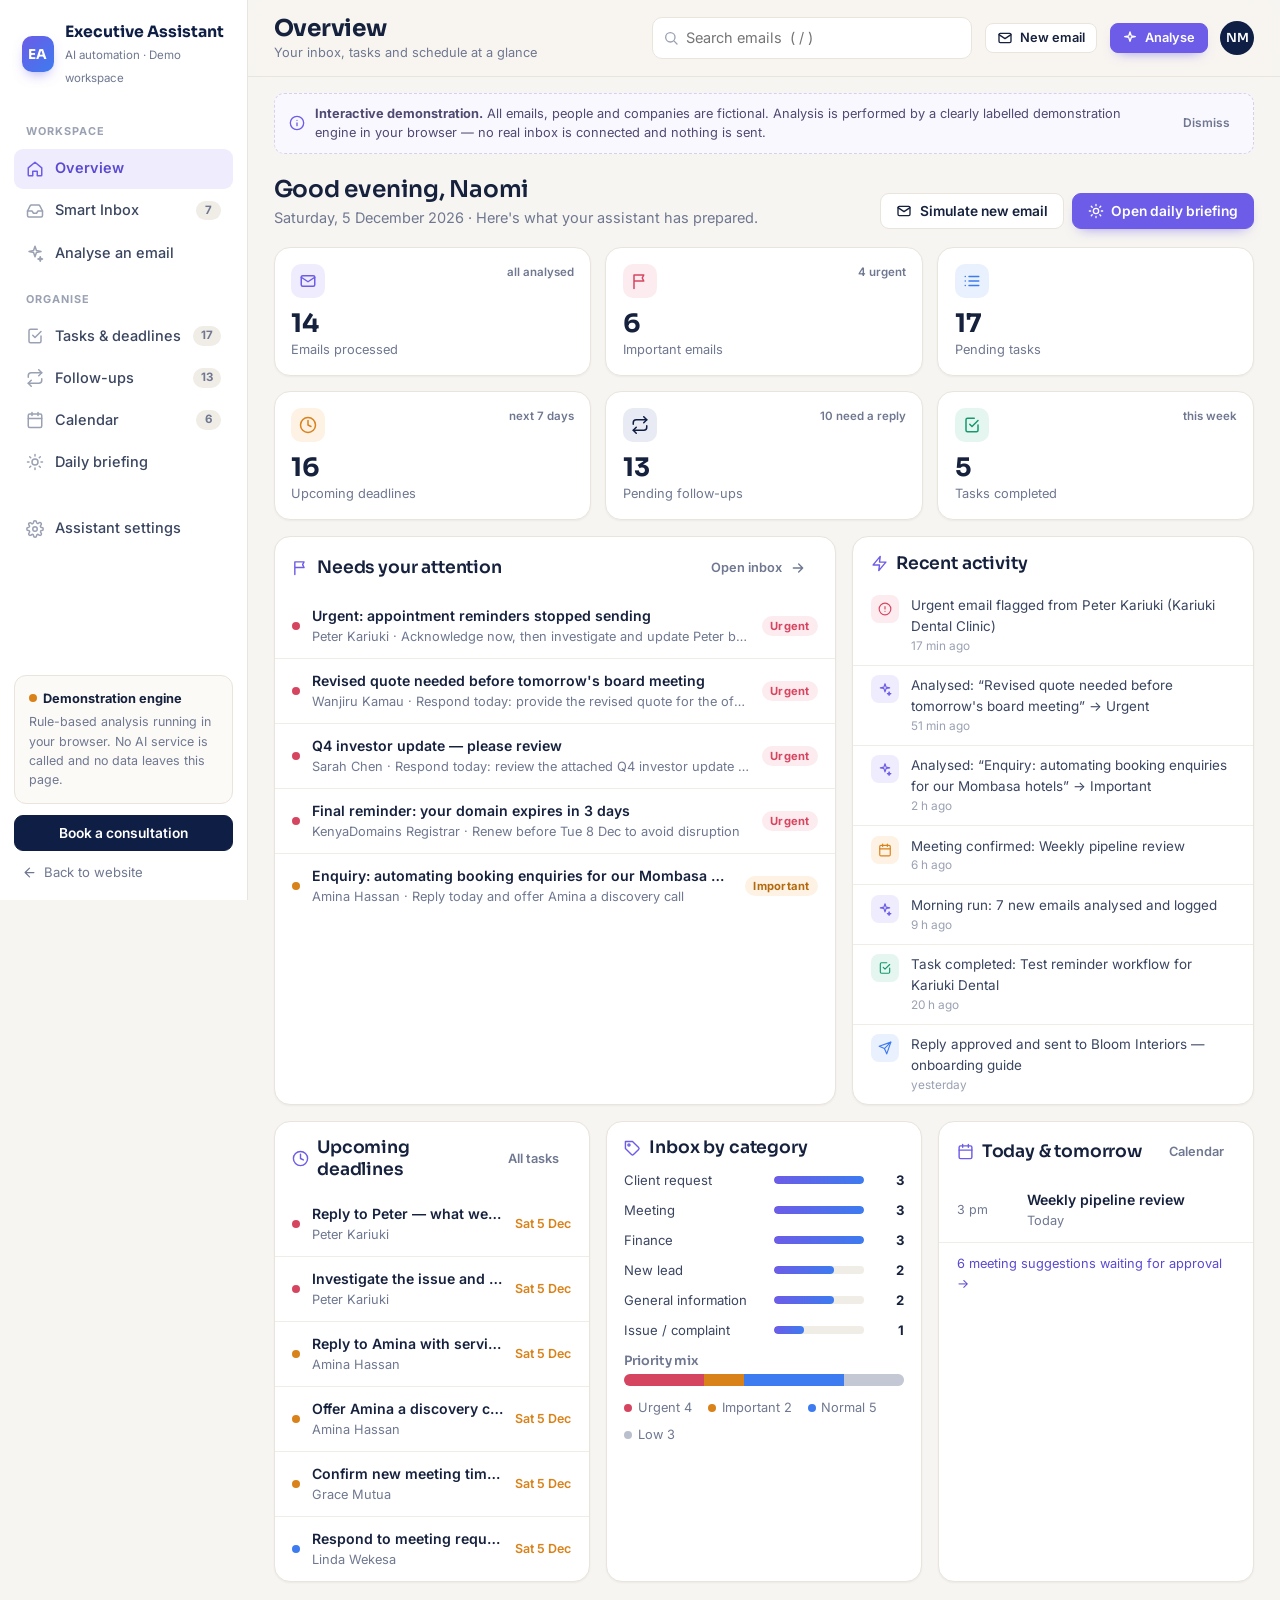
==== app/index.html @ 35f5ffad "Add standalone AI Executive Assistant demo app SaaS-style interactive demo at /app/: overview dashbo" ====
<!DOCTYPE html>
<html lang="en">
<head>
<meta charset="utf-8">
<meta name="viewport" content="width=device-width, initial-scale=1">
<title>AI Executive Assistant — Live Demo | Naomi Mwangi AI Automation Services</title>
<meta name="description" content="Try an interactive AI Executive Assistant demo: a smart inbox that summarises, prioritises and extracts tasks, deadlines and meetings from email, drafts replies for approval and prepares a daily briefing.">
<link rel="canonical" href="https://yomie-commits.github.io/automationservices/app/">
<meta name="theme-color" content="#f7f5f1">
<meta property="og:type" content="website">
<meta property="og:title" content="AI Executive Assistant — Interactive Demo">
<meta property="og:description" content="A smart inbox that summarises, prioritises and turns email into tasks, deadlines and meetings — with replies drafted for your approval.">
<meta property="og:url" content="https://yomie-commits.github.io/automationservices/app/">
<meta property="og:image" content="https://yomie-commits.github.io/automationservices/assets/img/og-image.png">
<meta name="twitter:card" content="summary_large_image">
<link rel="icon" href="../assets/img/favicon.svg" type="image/svg+xml">
<link rel="preconnect" href="https://fonts.googleapis.com">
<link rel="preconnect" href="https://fonts.gstatic.com" crossorigin>
<link href="https://fonts.googleapis.com/css2?family=Inter:wght@400;500;600;700&family=Sora:wght@600;700&display=swap" rel="stylesheet">
<link rel="stylesheet" href="app.css">
</head>
<body>
<a class="skip" href="#view">Skip to content</a>
<div class="app">
  <aside class="side" id="side" aria-label="Main navigation">
    <div class="brand">
      <span class="brand__mark" aria-hidden="true">EA</span>
      <span><span class="brand__name">Executive Assistant</span><br><span class="brand__sub">AI automation · Demo workspace</span></span>
    </div>
    <nav><ul class="nav" id="nav"></ul></nav>
    <div class="side__foot">
      <div class="engine-card">
        <b><span class="dot" id="engine-dot"></span><span id="engine-name">Demonstration engine</span></b>
        <span id="engine-desc">Rule-based analysis running in your browser.</span>
      </div>
      <a class="btn btn--navy" id="cta-book" href="../contact.html#consultation">Book a consultation</a>
      <a class="side__back" id="back-site" href="../index.html"><svg viewBox="0 0 24 24" fill="none" stroke="currentColor" stroke-width="2" stroke-linecap="round" stroke-linejoin="round" aria-hidden="true"><path d="M19 12H5M12 19l-7-7 7-7"/></svg>Back to website</a>
    </div>
  </aside>
  <div class="scrim" id="scrim" hidden></div>

  <div class="main">
    <header class="topbar">
      <button class="menu-btn" id="menu-btn" data-act="menu" aria-label="Open navigation" aria-controls="side" aria-expanded="false"><svg viewBox="0 0 24 24" fill="none" stroke="currentColor" stroke-width="2" stroke-linecap="round" aria-hidden="true"><path d="M3 6h18M3 12h18M3 18h18"/></svg></button>
      <div class="topbar__title"><h1 id="page-title">Overview</h1><p id="page-sub"></p></div>
      <div class="topbar__search">
        <svg viewBox="0 0 24 24" fill="none" stroke="currentColor" stroke-width="2" stroke-linecap="round" aria-hidden="true"><circle cx="11" cy="11" r="7"/><path d="M21 21l-4.3-4.3"/></svg>
        <label class="sr-only" for="global-q">Search emails</label>
        <input id="global-q" type="search" placeholder="Search emails  ( / )" autocomplete="off">
      </div>
      <button class="btn btn--sm" id="btn-sim" type="button" title="Simulate a new incoming email">
        <svg viewBox="0 0 24 24" fill="none" stroke="currentColor" stroke-width="2" stroke-linecap="round" stroke-linejoin="round" aria-hidden="true"><rect x="3" y="5" width="18" height="14" rx="2"/><path d="M3 7l9 6 9-6"/></svg><span>New email</span>
      </button>
      <a class="btn btn--primary btn--sm" href="#analyze"><svg viewBox="0 0 24 24" fill="none" stroke="currentColor" stroke-width="2" stroke-linecap="round" stroke-linejoin="round" aria-hidden="true"><path d="M12 3l1.9 5.8L20 10l-6.1 1.2L12 17l-1.9-5.8L4 10l6.1-1.2z"/></svg><span>Analyse</span></a>
      <span class="avatar" id="avatar" aria-hidden="true">NM</span>
    </header>

    <div class="demo-note" id="demo-note" role="note">
      <svg viewBox="0 0 24 24" fill="none" stroke="currentColor" stroke-width="2" stroke-linecap="round" aria-hidden="true"><circle cx="12" cy="12" r="10"/><path d="M12 16v-4M12 8h.01"/></svg>
      <span><b>Interactive demonstration.</b> All emails, people and companies are fictional. Analysis is performed by a clearly labelled demonstration engine in your browser — no real inbox is connected and nothing is sent.</span>
      <button class="btn btn--ghost btn--xs" id="note-close" type="button">Dismiss</button>
    </div>

    <main class="view" id="view" tabindex="-1" aria-live="polite"></main>
  </div>
</div>
<div class="modal" id="modal" hidden></div>
<div class="toasts" id="toasts" aria-live="polite"></div>
<noscript><p style="padding:2rem;text-align:center">This interactive demo needs JavaScript enabled.</p></noscript>
<script src="config.js"></script>
<script src="data.js"></script>
<script src="engine.js"></script>
<script src="app.js"></script>
</body>
</html>
---- app/app.css ----
/* =========================================================
   Executive Assistant — demo app styles
   Warm-neutral surfaces · navy · subtle purple · soft blue
   ========================================================= */
:root {
  --bg: #f7f5f1;
  --surface: #ffffff;
  --surface-2: #fbfaf7;
  --line: #e9e4dc;
  --line-2: #f0ece6;
  --navy: #0f1e45;
  --navy-2: #1b2d5c;
  --ink: #16213d;
  --text: #3a4560;
  --muted: #6f7890;
  --faint: #9aa1b2;
  --purple: #6c5ce7;
  --purple-2: #5a4ad1;
  --purple-soft: #efedfd;
  --blue: #3d7bf0;
  --blue-soft: #e9f1fe;
  --urgent: #d64560;
  --urgent-soft: #fdecef;
  --important: #d9821a;
  --important-soft: #fdf2e3;
  --normal: #3d7bf0;
  --normal-soft: #e9f1fe;
  --low: #7c8598;
  --low-soft: #f0f1f4;
  --green: #149a6c;
  --green-soft: #e4f6ef;
  --radius: 12px;
  --radius-lg: 16px;
  --shadow-sm: 0 1px 2px rgba(22, 33, 61, .05);
  --shadow: 0 1px 2px rgba(22, 33, 61, .04), 0 8px 24px -12px rgba(22, 33, 61, .16);
  --shadow-lg: 0 24px 60px -20px rgba(15, 30, 69, .35);
  --font: "Inter", "Segoe UI", system-ui, -apple-system, sans-serif;
  --font-head: "Sora", "Inter", "Segoe UI", system-ui, sans-serif;
  --side-w: 248px;
}
*, *::before, *::after { box-sizing: border-box; }
html, body { margin: 0; height: 100%; }
body { font-family: var(--font); font-size: 14.5px; line-height: 1.55; color: var(--text); background: var(--bg); -webkit-font-smoothing: antialiased; }
h1, h2, h3, h4 { font-family: var(--font-head); color: var(--ink); margin: 0; line-height: 1.25; letter-spacing: -.01em; }
h1 { font-size: 1.45rem; font-weight: 700; }
h2 { font-size: 1.08rem; font-weight: 600; }
h3 { font-size: .98rem; font-weight: 600; }
p { margin: 0 0 .7em; }
a { color: var(--purple-2); text-decoration: none; }
a:hover { text-decoration: underline; }
button { font: inherit; color: inherit; }
svg { display: block; flex: none; }
:focus-visible { outline: 2.5px solid var(--purple); outline-offset: 2px; border-radius: 6px; }
.sr-only { position: absolute !important; width: 1px; height: 1px; overflow: hidden; clip: rect(0 0 0 0); white-space: nowrap; }
.skip { position: absolute; left: -999px; top: 0; z-index: 999; background: #fff; padding: .6rem 1rem; }
.skip:focus { left: 1rem; top: 1rem; }

/* ---------- Layout ---------- */
.app { display: grid; grid-template-columns: var(--side-w) 1fr; min-height: 100vh; }
.side {
  position: sticky; top: 0; height: 100vh; overflow-y: auto; background: var(--surface); border-right: 1px solid var(--line);
  display: flex; flex-direction: column; padding: 1.1rem .9rem;
}
.brand { display: flex; align-items: center; gap: .65rem; padding: .2rem .45rem 1.2rem; }
.brand__mark { width: 36px; height: 36px; border-radius: 10px; display: grid; place-items: center; color: #fff; font: 700 .85rem var(--font-head); background: linear-gradient(135deg, var(--purple), var(--blue)); box-shadow: 0 6px 14px -6px rgba(108, 92, 231, .7); }
.brand__name { font: 700 .98rem var(--font-head); color: var(--navy); line-height: 1.15; }
.brand__sub { font-size: .72rem; color: var(--muted); }
.nav { list-style: none; margin: 0; padding: 0; display: grid; gap: 2px; }
.nav__label { font-size: .68rem; font-weight: 700; letter-spacing: .1em; text-transform: uppercase; color: var(--faint); padding: 1rem .7rem .4rem; }
.nav a {
  display: flex; align-items: center; gap: .7rem; padding: .55rem .7rem; border-radius: 9px; color: var(--text); font-weight: 500; text-decoration: none;
  transition: background .15s, color .15s;
}
.nav a svg { width: 18px; height: 18px; color: var(--faint); }
.nav a:hover { background: var(--surface-2); color: var(--ink); }
.nav a[aria-current="page"] { background: var(--purple-soft); color: var(--purple-2); font-weight: 600; }
.nav a[aria-current="page"] svg { color: var(--purple); }
.nav .count { margin-left: auto; font-size: .72rem; font-weight: 700; background: var(--line-2); color: var(--muted); border-radius: 999px; padding: .05rem .5rem; min-width: 1.6rem; text-align: center; }
.nav a[aria-current="page"] .count { background: #fff; color: var(--purple-2); }
.side__foot { margin-top: auto; padding-top: 1rem; display: grid; gap: .7rem; }
.engine-card { border: 1px solid var(--line); background: var(--surface-2); border-radius: var(--radius); padding: .8rem .85rem; font-size: .78rem; color: var(--muted); }
.engine-card b { display: flex; align-items: center; gap: .4rem; color: var(--ink); font-size: .8rem; margin-bottom: .25rem; }
.dot { width: 8px; height: 8px; border-radius: 50%; background: var(--important); flex: none; }
.dot--live { background: var(--green); box-shadow: 0 0 0 3px rgba(20, 154, 108, .18); }
.side__back { font-size: .82rem; color: var(--muted); display: flex; align-items: center; gap: .4rem; padding: 0 .5rem; }
.side__back svg { width: 15px; height: 15px; }

.main { min-width: 0; display: flex; flex-direction: column; }
.topbar {
  position: sticky; top: 0; z-index: 20; display: flex; align-items: center; gap: .8rem; padding: .85rem 1.6rem;
  background: rgba(247, 245, 241, .88); backdrop-filter: saturate(160%) blur(10px); -webkit-backdrop-filter: saturate(160%) blur(10px);
  border-bottom: 1px solid var(--line);
}
.topbar__title { min-width: 0; }
.topbar__title p { margin: 0; font-size: .8rem; color: var(--muted); white-space: nowrap; overflow: hidden; text-overflow: ellipsis; }
.topbar__search { margin-left: auto; position: relative; width: min(320px, 32vw); }
.topbar__search svg { position: absolute; left: .7rem; top: 50%; transform: translateY(-50%); width: 16px; height: 16px; color: var(--faint); }
.topbar__search input { width: 100%; padding: .55rem .8rem .55rem 2.1rem; border: 1px solid var(--line); border-radius: 10px; background: var(--surface); font: inherit; color: var(--ink); }
.topbar__search input:focus { outline: none; border-color: var(--purple); box-shadow: 0 0 0 3px rgba(108, 92, 231, .14); }
.avatar { width: 34px; height: 34px; border-radius: 50%; display: grid; place-items: center; background: var(--navy); color: #fff; font: 600 .78rem var(--font-head); flex: none; }
.menu-btn { display: none; background: none; border: 0; padding: .3rem; cursor: pointer; color: var(--ink); }
.menu-btn svg { width: 24px; height: 24px; }
.demo-note { display: flex; align-items: center; gap: .6rem; flex-wrap: wrap; margin: 1rem 1.6rem 0; padding: .6rem .9rem; border: 1px dashed #d8cfef; background: #faf8ff; border-radius: 10px; font-size: .8rem; color: #4f4a72; }
.demo-note svg { width: 16px; height: 16px; color: var(--purple); }
.demo-note button { margin-left: auto; }
.view { padding: 1.3rem 1.6rem 3rem; flex: 1; }
.view:focus { outline: none; }
.page-head { display: flex; flex-wrap: wrap; align-items: flex-end; justify-content: space-between; gap: .8rem; margin-bottom: 1.1rem; }
.page-head p { margin: .2rem 0 0; color: var(--muted); }

@media (max-width: 1000px) {
  .app { grid-template-columns: 1fr; }
  .side { position: fixed; inset: 0 auto 0 0; width: 270px; z-index: 60; transform: translateX(-102%); transition: transform .25s ease; box-shadow: var(--shadow-lg); }
  .side.is-open { transform: none; }
  .scrim { position: fixed; inset: 0; background: rgba(15, 30, 69, .35); z-index: 55; }
  .menu-btn { display: block; }
  .topbar { padding: .7rem 1rem; }
  .topbar__search { display: none; }
  .demo-note { margin: .8rem 1rem 0; }
  .view { padding: 1rem 1rem 3rem; }
}

/* ---------- Buttons ---------- */
.btn {
  display: inline-flex; align-items: center; justify-content: center; gap: .45rem; padding: .55rem .95rem; border-radius: 9px;
  border: 1px solid var(--line); background: var(--surface); color: var(--ink); font-weight: 600; font-size: .86rem; cursor: pointer; line-height: 1.2;
  transition: background .15s, border-color .15s, box-shadow .15s, transform .15s; white-space: nowrap; text-decoration: none !important;
}
.btn svg { width: 16px; height: 16px; }
.btn:hover { border-color: #d6cfc4; background: var(--surface-2); }
.btn:disabled { opacity: .55; cursor: not-allowed; }
.btn--primary { background: var(--purple); border-color: var(--purple); color: #fff; box-shadow: 0 6px 14px -8px rgba(108, 92, 231, .8); }
.btn--primary:hover { background: var(--purple-2); border-color: var(--purple-2); }
.btn--navy { background: var(--navy); border-color: var(--navy); color: #fff; }
.btn--navy:hover { background: var(--navy-2); border-color: var(--navy-2); }
.btn--ghost { background: transparent; border-color: transparent; color: var(--muted); }
.btn--ghost:hover { background: var(--line-2); color: var(--ink); }
.btn--danger { color: var(--urgent); }
.btn--sm { padding: .38rem .7rem; font-size: .8rem; border-radius: 8px; }
.btn--xs { padding: .22rem .5rem; font-size: .75rem; border-radius: 7px; }
.btn-row { display: flex; flex-wrap: wrap; gap: .5rem; align-items: center; }
.icon-btn { display: inline-grid; place-items: center; width: 30px; height: 30px; border-radius: 8px; border: 0; background: transparent; color: var(--muted); cursor: pointer; }
.icon-btn:hover { background: var(--line-2); color: var(--ink); }
.icon-btn svg { width: 16px; height: 16px; }

/* ---------- Cards & grid ---------- */
.card { background: var(--surface); border: 1px solid var(--line); border-radius: var(--radius-lg); box-shadow: var(--shadow-sm); }
.card__head { display: flex; align-items: center; justify-content: space-between; gap: .6rem; padding: .95rem 1.1rem .7rem; }
.card__head h2 { display: flex; align-items: center; gap: .5rem; }
.card__head h2 svg { width: 17px; height: 17px; color: var(--purple); }
.card__body { padding: 0 1.1rem 1.1rem; }
.card__foot { border-top: 1px solid var(--line-2); padding: .7rem 1.1rem; }
.grid { display: grid; gap: 1rem; }
.kpis { display: grid; grid-template-columns: repeat(6, minmax(0, 1fr)); gap: .9rem; margin-bottom: 1rem; }
@media (max-width: 1280px) { .kpis { grid-template-columns: repeat(3, minmax(0, 1fr)); } }
@media (max-width: 620px) { .kpis { grid-template-columns: repeat(2, minmax(0, 1fr)); } }
.kpi { position: relative; padding: 1rem 1.05rem; text-align: left; cursor: pointer; transition: transform .2s, box-shadow .2s; width: 100%; font: inherit; }
.kpi:hover { transform: translateY(-2px); box-shadow: var(--shadow); }
.kpi__icon { width: 34px; height: 34px; border-radius: 10px; display: grid; place-items: center; margin-bottom: .7rem; }
.kpi__icon svg { width: 18px; height: 18px; }
.kpi__val { font: 700 1.6rem var(--font-head); color: var(--ink); line-height: 1.1; }
.kpi__label { font-size: .8rem; color: var(--muted); margin-top: .15rem; }
.kpi__delta { position: absolute; top: 1rem; right: 1rem; font-size: .72rem; font-weight: 600; color: var(--muted); }
.tone-purple { background: var(--purple-soft); color: var(--purple); }
.tone-blue { background: var(--blue-soft); color: var(--blue); }
.tone-red { background: var(--urgent-soft); color: var(--urgent); }
.tone-amber { background: var(--important-soft); color: var(--important); }
.tone-green { background: var(--green-soft); color: var(--green); }
.tone-navy { background: #e8ebf3; color: var(--navy); }
.ov-grid { display: grid; grid-template-columns: 1.4fr 1fr; gap: 1rem; }
.ov-grid--3 { grid-template-columns: 1fr 1fr 1fr; }
@media (max-width: 1100px) { .ov-grid, .ov-grid--3 { grid-template-columns: 1fr; } }

/* ---------- Badges ---------- */
.badge { display: inline-flex; align-items: center; gap: .3rem; font-size: .7rem; font-weight: 700; letter-spacing: .02em; padding: .18rem .52rem; border-radius: 999px; white-space: nowrap; line-height: 1.3; }
.badge svg { width: 12px; height: 12px; }
.p-urgent { background: var(--urgent-soft); color: var(--urgent); }
.p-important { background: var(--important-soft); color: #b36a0e; }
.p-normal { background: var(--normal-soft); color: #2b63cf; }
.p-low { background: var(--low-soft); color: var(--low); }
.b-cat { background: #f2f0ec; color: #5b6170; font-weight: 600; }
.b-green { background: var(--green-soft); color: var(--green); }
.b-purple { background: var(--purple-soft); color: var(--purple-2); }
.b-outline { border: 1px solid var(--line); color: var(--muted); background: #fff; font-weight: 600; }
.pdot { width: 8px; height: 8px; border-radius: 50%; display: inline-block; flex: none; }
.pdot.urgent { background: var(--urgent); } .pdot.important { background: var(--important); } .pdot.normal { background: var(--normal); } .pdot.low { background: #b9bfcc; }

/* ---------- Lists ---------- */
.list { list-style: none; margin: 0; padding: 0; }
.list > li { border-top: 1px solid var(--line-2); }
.list > li:first-child { border-top: 0; }
.row { display: flex; align-items: center; gap: .75rem; padding: .7rem 1.1rem; }
.row__main { min-width: 0; flex: 1; }
.row__title { color: var(--ink); font-weight: 600; font-size: .88rem; white-space: nowrap; overflow: hidden; text-overflow: ellipsis; }
.row__sub { color: var(--muted); font-size: .8rem; white-space: nowrap; overflow: hidden; text-overflow: ellipsis; }
.row__meta { font-size: .78rem; color: var(--muted); white-space: nowrap; }
.row--btn { width: 100%; background: none; border: 0; text-align: left; cursor: pointer; }
.row--btn:hover { background: var(--surface-2); }
.empty { text-align: center; color: var(--muted); padding: 2rem 1rem; font-size: .88rem; }
.empty svg { width: 36px; height: 36px; margin: 0 auto .6rem; color: #cfd3dd; }
.activity li { display: flex; gap: .75rem; padding: .6rem 1.1rem; font-size: .84rem; }
.activity .a-ico { width: 28px; height: 28px; border-radius: 8px; display: grid; place-items: center; flex: none; }
.activity .a-ico svg { width: 14px; height: 14px; }
.activity time { display: block; font-size: .74rem; color: var(--faint); }
.bars { display: grid; gap: .6rem; }
.bar { display: grid; grid-template-columns: 140px 1fr 30px; gap: .6rem; align-items: center; font-size: .82rem; }
.bar__track { height: 8px; background: var(--line-2); border-radius: 99px; overflow: hidden; }
.bar__fill { height: 100%; border-radius: 99px; background: linear-gradient(90deg, var(--purple), var(--blue)); transition: width .6s ease; }
.bar b { text-align: right; color: var(--ink); }
.stack { display: flex; height: 12px; border-radius: 99px; overflow: hidden; background: var(--line-2); margin: .3rem 0 .8rem; }
.stack span { height: 100%; transition: width .6s ease; }
.legend { display: flex; flex-wrap: wrap; gap: .4rem 1rem; font-size: .8rem; color: var(--muted); }
.legend span { display: inline-flex; align-items: center; gap: .35rem; }

/* ---------- Inbox ---------- */
.inbox-layout { display: grid; grid-template-columns: minmax(340px, 440px) 1fr; gap: 1rem; align-items: start; }
@media (max-width: 1150px) { .inbox-layout { grid-template-columns: 1fr; } .inbox-layout.has-detail .inbox-list { display: none; } .inbox-layout:not(.has-detail) .detail { display: none; } }
.chips { display: flex; gap: .4rem; overflow-x: auto; padding: .1rem .1rem .6rem; scrollbar-width: thin; }
.chip { display: inline-flex; align-items: center; gap: .4rem; padding: .4rem .75rem; border-radius: 999px; border: 1px solid var(--line); background: var(--surface); color: var(--text); font-size: .8rem; font-weight: 600; cursor: pointer; white-space: nowrap; }
.chip:hover { border-color: #d6cfc4; }
.chip[aria-pressed="true"] { background: var(--navy); border-color: var(--navy); color: #fff; }
.chip .n { font-size: .7rem; opacity: .75; }
.mail-list { max-height: calc(100vh - 250px); overflow-y: auto; }
@media (max-width: 1150px) { .mail-list { max-height: none; } }
.mail { display: grid; grid-template-columns: auto 1fr; gap: .2rem .7rem; padding: .85rem 1rem; width: 100%; text-align: left; background: none; border: 0; border-left: 3px solid transparent; cursor: pointer; }
.mail:hover { background: var(--surface-2); }
.mail[aria-current="true"] { background: #f6f4ff; border-left-color: var(--purple); }
.mail .av { grid-row: span 4; width: 34px; height: 34px; border-radius: 50%; display: grid; place-items: center; font: 600 .75rem var(--font-head); color: #fff; }
.mail__top { display: flex; align-items: baseline; gap: .5rem; min-width: 0; }
.mail__from { font-weight: 600; color: var(--ink); font-size: .87rem; white-space: nowrap; overflow: hidden; text-overflow: ellipsis; }
.mail.unread .mail__from::after { content: ""; display: inline-block; width: 7px; height: 7px; background: var(--blue); border-radius: 50%; margin-left: .4rem; vertical-align: middle; }
.mail__date { margin-left: auto; font-size: .75rem; color: var(--faint); white-space: nowrap; }
.mail__subj { font-size: .85rem; color: var(--ink); white-space: nowrap; overflow: hidden; text-overflow: ellipsis; }
.mail__sum { font-size: .8rem; color: var(--muted); display: -webkit-box; -webkit-line-clamp: 2; -webkit-box-orient: vertical; overflow: hidden; }
.mail__tags { display: flex; flex-wrap: wrap; gap: .3rem; margin-top: .3rem; align-items: center; }
.mail__action { font-size: .74rem; color: var(--purple-2); font-weight: 600; display: inline-flex; align-items: center; gap: .25rem; }
.mail__action svg { width: 12px; height: 12px; }
.detail { position: sticky; top: 76px; }
.detail__head { padding: 1.1rem 1.2rem .9rem; border-bottom: 1px solid var(--line-2); }
.detail__subj { font-size: 1.12rem; margin: .2rem 0 .5rem; }
.detail__meta { display: flex; flex-wrap: wrap; align-items: center; gap: .5rem .8rem; font-size: .82rem; color: var(--muted); }
.detail__body { padding: 1rem 1.2rem; white-space: pre-wrap; font-size: .9rem; color: var(--ink); background: var(--surface-2); border-bottom: 1px solid var(--line-2); max-height: 260px; overflow-y: auto; }
.detail__body mark { background: #fff1c9; color: inherit; border-radius: 3px; padding: 0 .1em; }
.back-btn { display: none; margin-bottom: .6rem; }
@media (max-width: 1150px) { .back-btn { display: inline-flex; } .detail { position: static; } }

/* ---------- Analysis ---------- */
.analysis { padding: 1.1rem 1.2rem 1.2rem; display: grid; grid-template-columns: 1fr 1fr; gap: .9rem; }
@media (max-width: 700px) { .analysis { grid-template-columns: 1fr; } }
.ablock { border: 1px solid var(--line); border-radius: var(--radius); padding: .85rem .95rem; background: #fff; min-width: 0; }
.ablock--wide { grid-column: 1 / -1; }
.ablock h4 { display: flex; align-items: center; gap: .4rem; font: 700 .7rem var(--font); letter-spacing: .09em; text-transform: uppercase; color: var(--muted); margin-bottom: .55rem; }
.ablock h4 svg { width: 14px; height: 14px; color: var(--purple); }
.ablock p:last-child { margin-bottom: 0; }
.ablock--action { background: linear-gradient(135deg, #f5f3ff, #eef4ff); border-color: #dcd6fb; }
.ablock--action .action { font: 600 .98rem var(--font-head); color: var(--navy); }
.conf { display: flex; align-items: center; gap: .5rem; font-size: .76rem; color: var(--muted); margin-top: .4rem; }
.conf__track { flex: 1; max-width: 120px; height: 5px; border-radius: 9px; background: var(--line-2); overflow: hidden; }
.conf__fill { height: 100%; background: var(--purple); }
.reasons { margin: .45rem 0 0; padding-left: 1rem; font-size: .8rem; color: var(--muted); }
.kv { display: grid; grid-template-columns: auto 1fr; gap: .35rem .8rem; font-size: .84rem; }
.kv dt { color: var(--muted); font-weight: 600; font-size: .78rem; padding-top: .1rem; }
.kv dd { margin: 0; color: var(--ink); display: flex; flex-wrap: wrap; gap: .3rem; }
.ent { display: inline-block; background: var(--surface-2); border: 1px solid var(--line); border-radius: 6px; padding: .05rem .45rem; font-size: .8rem; }
.deadline { display: flex; align-items: center; gap: .6rem; padding: .45rem 0; border-top: 1px dashed var(--line); font-size: .84rem; }
.deadline:first-of-type { border-top: 0; padding-top: 0; }
.deadline .when { margin-left: auto; font-weight: 600; color: var(--ink); white-space: nowrap; }
.deadline .rel { font-size: .74rem; color: var(--muted); }
.draft-tools { display: flex; flex-wrap: wrap; gap: .5rem; align-items: center; justify-content: space-between; margin-bottom: .55rem; }
.seg { display: inline-flex; border: 1px solid var(--line); border-radius: 9px; overflow: hidden; background: var(--surface-2); }
.seg button { border: 0; background: transparent; padding: .32rem .7rem; font-size: .78rem; font-weight: 600; color: var(--muted); cursor: pointer; }
.seg button[aria-pressed="true"] { background: #fff; color: var(--purple-2); box-shadow: inset 0 0 0 1px var(--line); }
textarea.draft { width: 100%; min-height: 190px; resize: vertical; border: 1px solid var(--line); border-radius: 10px; padding: .75rem .85rem; font: inherit; font-size: .88rem; color: var(--ink); background: var(--surface-2); line-height: 1.55; }
textarea.draft:focus { outline: none; border-color: var(--purple); box-shadow: 0 0 0 3px rgba(108, 92, 231, .12); background: #fff; }
.hint { font-size: .76rem; color: var(--muted); }
.status-line { display: flex; align-items: center; gap: .5rem; font-size: .82rem; padding: .55rem .75rem; border-radius: 9px; margin-top: .6rem; }
.status-line svg { width: 16px; height: 16px; }

/* ---------- Analyze page ---------- */
.analyze-layout { display: grid; grid-template-columns: 420px 1fr; gap: 1rem; align-items: start; }
@media (max-width: 1100px) { .analyze-layout { grid-template-columns: 1fr; } }
.form { display: grid; gap: .8rem; }
.field label { display: block; font-size: .8rem; font-weight: 600; color: var(--ink); margin-bottom: .3rem; }
.field input, .field textarea, .field select {
  width: 100%; font: inherit; font-size: .88rem; color: var(--ink); background: var(--surface-2); border: 1px solid var(--line); border-radius: 9px; padding: .6rem .75rem;
}
.field textarea { min-height: 200px; resize: vertical; }
.field input:focus, .field textarea:focus, .field select:focus { outline: none; border-color: var(--purple); background: #fff; box-shadow: 0 0 0 3px rgba(108, 92, 231, .12); }
.field .err { color: var(--urgent); font-size: .76rem; margin-top: .25rem; display: none; }
.field.has-error .err { display: block; }
.field.has-error input, .field.has-error textarea { border-color: var(--urgent); }
.field-row { display: grid; grid-template-columns: 1fr 1fr; gap: .7rem; }
@media (max-width: 520px) { .field-row { grid-template-columns: 1fr; } }
.examples { display: flex; flex-wrap: wrap; gap: .4rem; }
.pipeline { display: flex; flex-wrap: wrap; gap: .35rem; align-items: center; }
.step { display: inline-flex; align-items: center; gap: .4rem; font-size: .76rem; font-weight: 600; padding: .35rem .65rem; border-radius: 999px; background: var(--line-2); color: var(--muted); transition: all .25s; }
.step svg { width: 13px; height: 13px; }
.step.is-active { background: var(--purple); color: #fff; box-shadow: 0 0 0 4px rgba(108, 92, 231, .16); }
.step.is-done { background: var(--green-soft); color: var(--green); }
.step-sep { color: var(--faint); font-size: .75rem; }
.spinner { width: 14px; height: 14px; border-radius: 50%; border: 2px solid rgba(255, 255, 255, .45); border-top-color: #fff; animation: spin .8s linear infinite; }
.spinner--dark { border-color: rgba(108, 92, 231, .25); border-top-color: var(--purple); }
@keyframes spin { to { transform: rotate(360deg); } }
.json { font: 12px/1.5 ui-monospace, SFMono-Regular, Menlo, Consolas, monospace; background: #0f1e45; color: #d6dcf0; border-radius: 10px; padding: .9rem 1rem; overflow: auto; max-height: 320px; white-space: pre; }

/* ---------- Tasks / follow-ups ---------- */
.task { display: flex; align-items: flex-start; gap: .7rem; padding: .7rem 1.1rem; }
.task input[type="checkbox"] { width: 18px; height: 18px; margin-top: .15rem; accent-color: var(--purple); flex: none; cursor: pointer; }
.task.done .row__title { text-decoration: line-through; color: var(--faint); }
.task__meta { display: flex; flex-wrap: wrap; gap: .35rem .6rem; align-items: center; margin-top: .2rem; font-size: .77rem; color: var(--muted); }
.task__meta a { font-weight: 600; }
.due { font-weight: 600; }
.due.overdue { color: var(--urgent); }
.due.today { color: var(--important); }
.group-h { font-size: .72rem; font-weight: 700; letter-spacing: .08em; text-transform: uppercase; color: var(--muted); padding: .9rem 1.1rem .35rem; background: var(--surface-2); border-top: 1px solid var(--line-2); display: flex; justify-content: space-between; }
.add-task { display: grid; grid-template-columns: 1fr 150px 130px auto; gap: .5rem; padding: 0 1.1rem 1rem; }
@media (max-width: 760px) { .add-task { grid-template-columns: 1fr 1fr; } .add-task input:first-child { grid-column: 1 / -1; } }
.add-task input, .add-task select { font: inherit; font-size: .85rem; padding: .5rem .7rem; border: 1px solid var(--line); border-radius: 9px; background: var(--surface-2); color: var(--ink); min-width: 0; }
.tabs { display: flex; gap: .3rem; border-bottom: 1px solid var(--line); padding: 0 1.1rem; overflow-x: auto; }
.tabs button { border: 0; background: none; padding: .6rem .5rem; margin-bottom: -1px; font-weight: 600; font-size: .84rem; color: var(--muted); border-bottom: 2px solid transparent; cursor: pointer; white-space: nowrap; }
.tabs button[aria-selected="true"] { color: var(--purple-2); border-bottom-color: var(--purple); }

/* ---------- Calendar ---------- */
.week { display: grid; grid-template-columns: repeat(7, minmax(0, 1fr)); border-top: 1px solid var(--line-2); }
.day { border-left: 1px solid var(--line-2); min-height: 260px; padding: .55rem .5rem .8rem; }
.day:first-child { border-left: 0; }
.day__h { display: flex; align-items: baseline; gap: .35rem; margin-bottom: .55rem; font-size: .78rem; color: var(--muted); }
.day__h b { font: 700 1.05rem var(--font-head); color: var(--ink); }
.day.today .day__h b { background: var(--purple); color: #fff; border-radius: 8px; padding: 0 .4rem; }
.day.weekend { background: #fcfbf9; }
.ev { border-radius: 8px; padding: .4rem .5rem; margin-bottom: .4rem; font-size: .76rem; line-height: 1.35; border-left: 3px solid var(--blue); background: var(--blue-soft); color: var(--navy); word-break: break-word; }
.ev b { display: block; font-size: .72rem; color: var(--muted); font-weight: 600; }
.ev.purple { border-left-color: var(--purple); background: var(--purple-soft); }
.ev.amber { border-left-color: var(--important); background: var(--important-soft); }
.ev.suggested { border: 1.5px dashed var(--purple); border-left-width: 3px; background: #fff; }
.ev.conflict { box-shadow: 0 0 0 2px var(--urgent-soft); }
.ev .ev-actions { display: flex; gap: .3rem; margin-top: .35rem; flex-wrap: wrap; }
@media (max-width: 900px) {
  .week { grid-template-columns: 1fr; }
  .day { border-left: 0; border-top: 1px solid var(--line-2); min-height: 0; display: grid; grid-template-columns: 70px 1fr; gap: .6rem; }
  .day__h { flex-direction: column; gap: 0; margin: 0; }
}

/* ---------- Briefing ---------- */
.brief { max-width: 860px; }
.brief__hero { background: linear-gradient(135deg, var(--navy), #2a2f7a 60%, var(--purple)); color: #dfe4f5; border-radius: var(--radius-lg); padding: 1.5rem 1.6rem; margin-bottom: 1rem; box-shadow: var(--shadow); }
.brief__hero h2 { color: #fff; font-size: 1.35rem; margin-bottom: .35rem; }
.brief__stats { display: flex; flex-wrap: wrap; gap: .5rem 1.4rem; margin-top: 1rem; font-size: .85rem; }
.brief__stats b { color: #fff; font: 700 1.25rem var(--font-head); display: block; }
.brief section { margin-bottom: 1rem; }
.brief ol, .brief ul { margin: 0; padding-left: 1.2rem; }
.brief li { margin-bottom: .35rem; }

/* ---------- Settings ---------- */
.settings { max-width: 760px; }
.switch { position: relative; display: inline-flex; align-items: center; gap: .6rem; cursor: pointer; font-size: .86rem; font-weight: 600; color: var(--ink); }
.switch input { position: absolute; opacity: 0; width: 1px; height: 1px; }
.switch .track { width: 38px; height: 22px; border-radius: 99px; background: #d8d4cc; position: relative; transition: background .2s; flex: none; }
.switch .track::after { content: ""; position: absolute; top: 3px; left: 3px; width: 16px; height: 16px; border-radius: 50%; background: #fff; transition: transform .2s; box-shadow: var(--shadow-sm); }
.switch input:checked + .track { background: var(--purple); }
.switch input:checked + .track::after { transform: translateX(16px); }
.switch input:focus-visible + .track { outline: 2.5px solid var(--purple); outline-offset: 2px; }

/* ---------- Modal & toast ---------- */
.modal { position: fixed; inset: 0; z-index: 80; display: grid; place-items: center; padding: 1rem; background: rgba(15, 30, 69, .4); }
.modal[hidden] { display: none; }
.modal__box { width: min(560px, 100%); max-height: calc(100vh - 2rem); overflow-y: auto; background: var(--surface); border-radius: var(--radius-lg); box-shadow: var(--shadow-lg); padding: 1.3rem 1.4rem; animation: pop .2s ease; }
.modal__box h2 { margin-bottom: .3rem; }
@keyframes pop { from { transform: translateY(8px) scale(.98); opacity: 0; } to { transform: none; opacity: 1; } }
.toasts { position: fixed; right: 1.2rem; bottom: 1.2rem; z-index: 90; display: grid; gap: .5rem; max-width: min(380px, calc(100vw - 2rem)); }
.toast { display: flex; gap: .6rem; align-items: flex-start; background: var(--navy); color: #fff; padding: .75rem .95rem; border-radius: 11px; box-shadow: var(--shadow-lg); font-size: .85rem; animation: pop .25s ease; }
.toast svg { width: 17px; height: 17px; color: #a9f0d1; margin-top: .1rem; }
.toast button { margin-left: auto; background: none; border: 0; color: #b9c2e3; font-weight: 700; cursor: pointer; padding: 0 .2rem; }

.fade-in { animation: fade .3s ease; }
@keyframes fade { from { opacity: 0; transform: translateY(4px); } to { opacity: 1; transform: none; } }
.flash { animation: flash 1.6s ease; }
@keyframes flash { 0% { background: #efeaff; } 100% { background: transparent; } }
.muted { color: var(--muted); } .small { font-size: .8rem; } .mt-1 { margin-top: .8rem; } .mb-0 { margin-bottom: 0; }
@media (prefers-reduced-motion: reduce) { *, *::before, *::after { animation: none !important; transition: none !important; } }
@media (max-width: 640px) {
  .topbar .btn span { display: none; }
  .topbar .btn { padding: .5rem .6rem; }
  .topbar__title p { display: none; }
  .topbar__title h1 { font-size: 1.1rem; }
  .avatar { display: none; }
  .bar { grid-template-columns: 110px 1fr 24px; }
}
.ov-grid > *, .inbox-layout > *, .analyze-layout > *, .grid > *, .kpis > * { min-width: 0; }
.row__title, .row__sub { display: block; }
.chips { max-width: 100%; }
.deadline svg { width: 16px; height: 16px; color: var(--purple); }
.bar__track, .bar__fill, .conf__track, .conf__fill { display: block; }
.demo-note { flex-wrap: nowrap; }
.demo-note span { flex: 1; min-width: 0; }
.demo-note button { flex: none; }
.ablock h4 svg, .card__head h2 svg, .status-line svg, .empty svg { flex: none; }
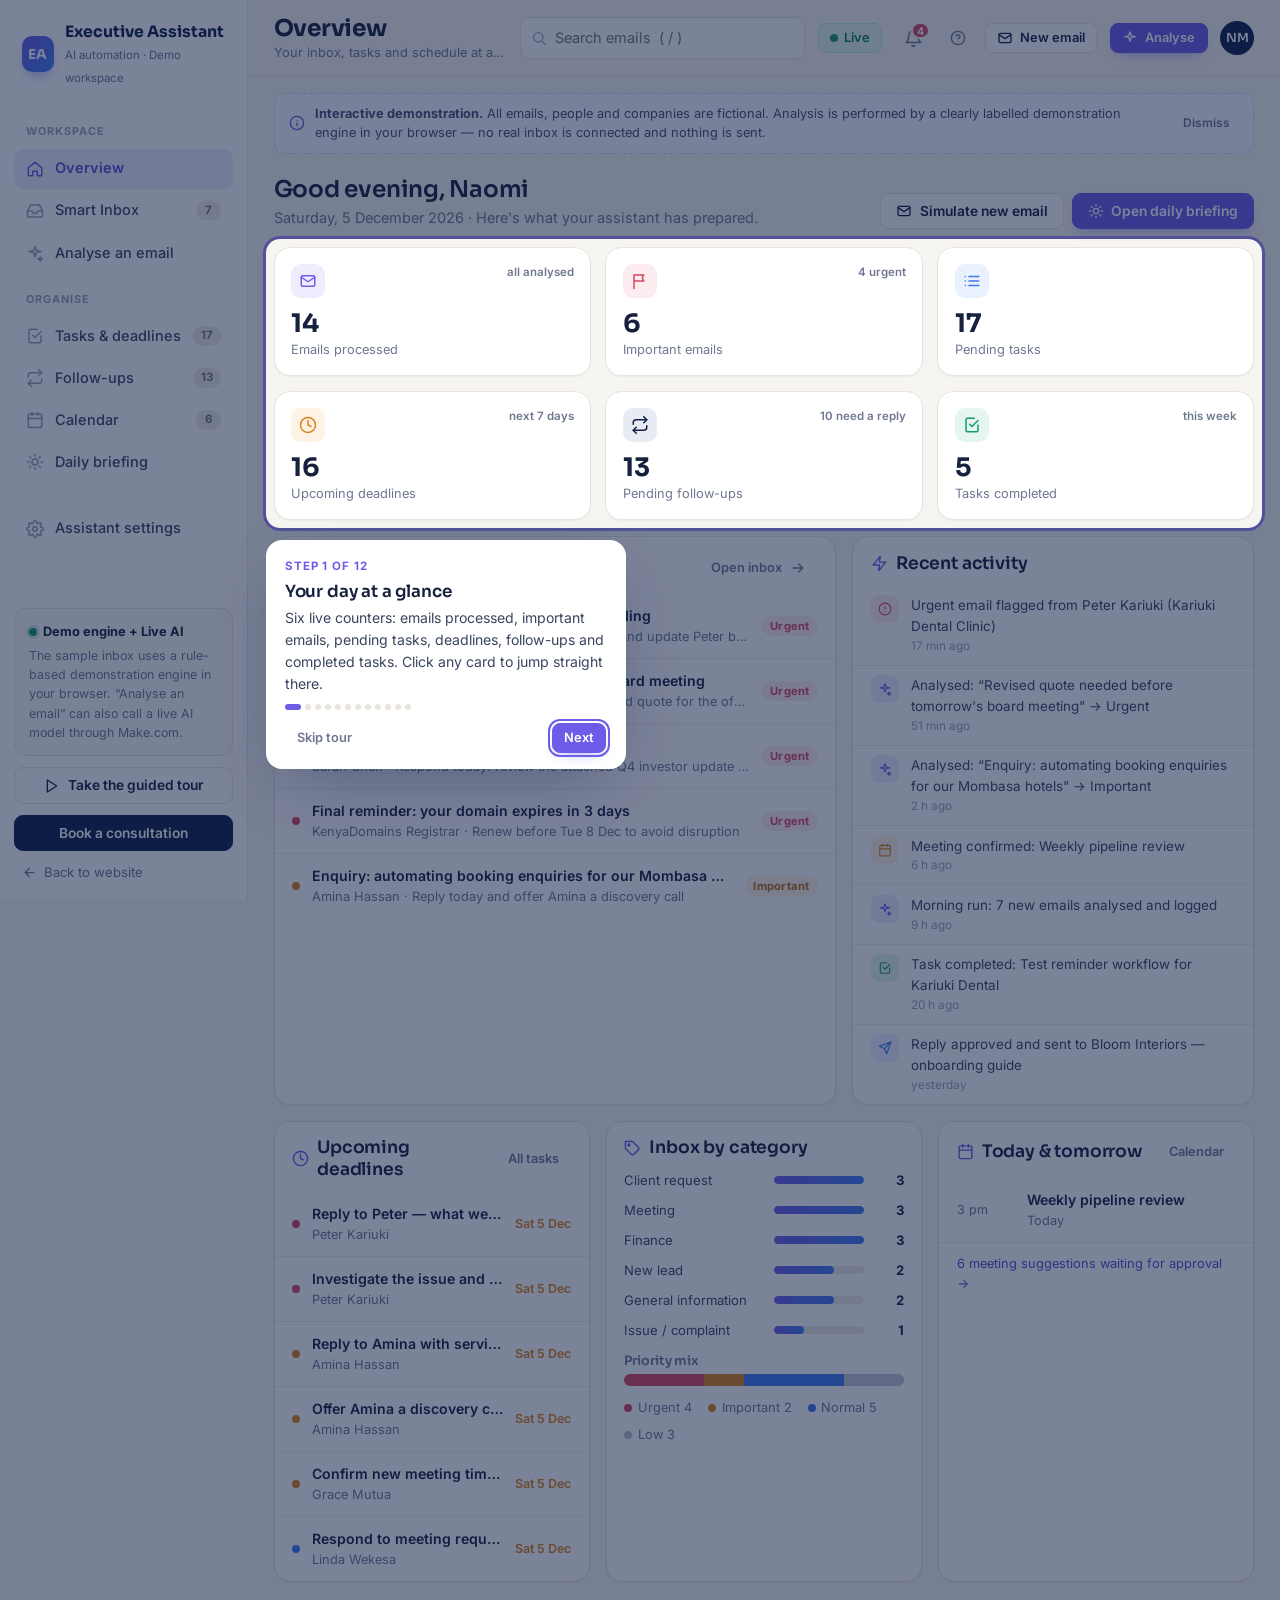
==== commit 11ecf0cf: "Demo app: live AI via Make.com, guided tour and live behaviour - Analyse page can call a live AI mod" ====
--- a/app/index.html
+++ b/app/index.html
@@ -33,6 +33,7 @@
         <b><span class="dot" id="engine-dot"></span><span id="engine-name">Demonstration engine</span></b>
         <span id="engine-desc">Rule-based analysis running in your browser.</span>
       </div>
+      <button class="btn" type="button" data-act="tour"><svg viewBox="0 0 24 24" fill="none" stroke="currentColor" stroke-width="2" stroke-linecap="round" stroke-linejoin="round" aria-hidden="true"><path d="M5 3l14 9-14 9V3z"/></svg>Take the guided tour</button>
       <a class="btn btn--navy" id="cta-book" href="../contact.html#consultation">Book a consultation</a>
       <a class="side__back" id="back-site" href="../index.html"><svg viewBox="0 0 24 24" fill="none" stroke="currentColor" stroke-width="2" stroke-linecap="round" stroke-linejoin="round" aria-hidden="true"><path d="M19 12H5M12 19l-7-7 7-7"/></svg>Back to website</a>
     </div>
@@ -48,6 +49,12 @@
         <label class="sr-only" for="global-q">Search emails</label>
         <input id="global-q" type="search" placeholder="Search emails  ( / )" autocomplete="off">
       </div>
+      <button class="btn btn--sm live-btn" id="live-btn" type="button" data-act="live" aria-pressed="true"><span class="live-dot" aria-hidden="true"></span><span id="live-label">Live</span></button>
+      <div class="bell-wrap">
+        <button class="icon-btn bell-btn" id="bell-btn" type="button" data-act="bell" aria-haspopup="true" aria-expanded="false" aria-controls="bell-panel" aria-label="Notifications"><svg viewBox="0 0 24 24" fill="none" stroke="currentColor" stroke-width="2" stroke-linecap="round" stroke-linejoin="round" aria-hidden="true"><path d="M18 8A6 6 0 0 0 6 8c0 7-3 9-3 9h18s-3-2-3-9"/><path d="M13.7 21a2 2 0 0 1-3.4 0"/></svg><span class="bell-n" id="bell-n" hidden>0</span></button>
+        <div class="bell-panel" id="bell-panel" hidden></div>
+      </div>
+      <button class="icon-btn" id="tour-btn" type="button" data-act="tour" aria-label="Take the guided tour" title="Take the guided tour"><svg viewBox="0 0 24 24" fill="none" stroke="currentColor" stroke-width="2" stroke-linecap="round" stroke-linejoin="round" aria-hidden="true"><circle cx="12" cy="12" r="10"/><path d="M9.1 9a3 3 0 0 1 5.8 1c0 2-3 3-3 3M12 17h.01"/></svg></button>
       <button class="btn btn--sm" id="btn-sim" type="button" title="Simulate a new incoming email">
         <svg viewBox="0 0 24 24" fill="none" stroke="currentColor" stroke-width="2" stroke-linecap="round" stroke-linejoin="round" aria-hidden="true"><rect x="3" y="5" width="18" height="14" rx="2"/><path d="M3 7l9 6 9-6"/></svg><span>New email</span>
       </button>
--- a/app/app.css
+++ b/app/app.css
@@ -395,3 +395,74 @@
 .demo-note span { flex: 1; min-width: 0; }
 .demo-note button { flex: none; }
 .ablock h4 svg, .card__head h2 svg, .status-line svg, .empty svg { flex: none; }
+.label-like { display: block; font-size: .8rem; font-weight: 600; color: var(--ink); margin-bottom: .3rem; }
+.engine-pick { display: flex; flex-wrap: wrap; align-items: center; gap: .5rem .8rem; }
+.engine-pick .seg button { display: inline-flex; align-items: center; gap: .35rem; }
+.engine-pick .seg svg { width: 13px; height: 13px; }
+
+/* ---------- Live mode, bell, notifications ---------- */
+.live-btn { gap: .4rem; }
+.live-dot { width: 8px; height: 8px; border-radius: 50%; background: var(--faint); flex: none; }
+.live-btn.is-live { border-color: #bfe8d6; background: var(--green-soft); color: #0d7a55; }
+.live-btn.is-live .live-dot { background: var(--green); animation: pulse 1.8s ease-out infinite; }
+@keyframes pulse { 0% { box-shadow: 0 0 0 0 rgba(20, 154, 108, .55); } 70% { box-shadow: 0 0 0 7px rgba(20, 154, 108, 0); } 100% { box-shadow: 0 0 0 0 rgba(20, 154, 108, 0); } }
+.bell-wrap { position: relative; }
+.bell-btn { width: 36px; height: 36px; position: relative; }
+.bell-btn svg { width: 19px; height: 19px; }
+.bell-n { position: absolute; top: 2px; right: 1px; min-width: 17px; height: 17px; padding: 0 4px; border-radius: 99px; background: var(--urgent); color: #fff; font-size: .65rem; font-weight: 700; display: grid; place-items: center; border: 2px solid var(--bg); }
+.bell-n[hidden] { display: none; }
+.bell-panel { position: absolute; right: 0; top: calc(100% + 8px); width: min(360px, calc(100vw - 24px)); max-height: 420px; overflow-y: auto; background: var(--surface); border: 1px solid var(--line); border-radius: var(--radius-lg); box-shadow: var(--shadow-lg); z-index: 40; }
+.bell-panel[hidden] { display: none; }
+.np-head { display: flex; align-items: center; justify-content: space-between; padding: .8rem 1rem; border-bottom: 1px solid var(--line-2); color: var(--ink); }
+.np-item { display: flex; gap: .7rem; width: 100%; padding: .7rem 1rem; background: none; border: 0; text-align: left; font-size: .84rem; cursor: pointer; color: var(--text); }
+.np-item:hover { background: var(--surface-2); }
+.np-item.unread { background: #faf8ff; color: var(--ink); font-weight: 500; }
+.np-item time { display: block; font-size: .73rem; color: var(--faint); font-weight: 400; }
+.np-item .a-ico { width: 28px; height: 28px; border-radius: 8px; display: grid; place-items: center; flex: none; }
+.np-item .a-ico svg { width: 14px; height: 14px; }
+.nav a.ping .count { animation: ping 1s ease 2; }
+@keyframes ping { 50% { transform: scale(1.35); background: var(--purple); color: #fff; } }
+@media (max-width: 640px) { .live-btn span#live-label { display: none; } .live-btn { padding: .5rem .6rem; } #tour-btn { display: none; } }
+
+/* ---------- Editable analysis ---------- */
+.ablock h4 .edit-btn { margin-left: auto; width: 26px; height: 26px; color: var(--faint); }
+.ablock h4 .edit-btn:hover { color: var(--purple); }
+.ablock h4 .edit-btn svg { width: 14px; height: 14px; color: inherit; }
+textarea.draft.is-typing { border-color: var(--purple); box-shadow: 0 0 0 3px rgba(108, 92, 231, .12); }
+
+/* ---------- Task board ---------- */
+.board { display: grid; grid-template-columns: repeat(3, minmax(0, 1fr)); gap: .9rem; padding: 0 1.1rem 1.1rem; }
+@media (max-width: 860px) { .board { grid-template-columns: 1fr; } }
+.kcol { background: var(--surface-2); border: 1px solid var(--line-2); border-radius: var(--radius); padding: .7rem; min-height: 180px; transition: background .15s, border-color .15s; }
+.kcol.drop-over { background: var(--purple-soft); border-color: var(--purple); border-style: dashed; }
+.kcol__h { display: flex; align-items: center; justify-content: space-between; padding: .1rem .2rem .6rem; color: var(--ink); font-size: .86rem; }
+.kcol__h .count { font-size: .72rem; font-weight: 700; background: #fff; border: 1px solid var(--line); border-radius: 99px; padding: 0 .5rem; color: var(--muted); }
+.kcard { background: #fff; border: 1px solid var(--line); border-radius: 10px; padding: .6rem .65rem; margin-bottom: .55rem; box-shadow: var(--shadow-sm); cursor: grab; }
+.kcard:active { cursor: grabbing; }
+.kcard.dragging { opacity: .45; }
+.kcard.done .kcard__text { text-decoration: line-through; color: var(--faint); }
+.kcard__top { display: flex; gap: .35rem; align-items: flex-start; font-size: .85rem; color: var(--ink); font-weight: 500; }
+.grip svg { width: 14px; height: 14px; color: #c3c8d4; margin-top: .15rem; }
+.kstatus { margin-top: .45rem; width: 100%; font: inherit; font-size: .75rem; padding: .2rem .35rem; border: 1px solid var(--line); border-radius: 6px; background: var(--surface-2); color: var(--muted); }
+.kempty { text-align: center; color: var(--faint); font-size: .8rem; padding: 1.2rem 0; margin: 0; border: 1.5px dashed var(--line); border-radius: 9px; }
+.seg button svg { width: 13px; height: 13px; display: inline-block; vertical-align: -2px; }
+
+/* ---------- Calendar drag ---------- */
+.ev[draggable="true"] { cursor: grab; }
+.ev.dragging { opacity: .45; }
+.day.drop-over { background: var(--purple-soft); outline: 2px dashed var(--purple); outline-offset: -4px; }
+.ev-title { all: unset; cursor: pointer; display: block; }
+.ev-title:hover { text-decoration: underline; }
+.ev-title:focus-visible { outline: 2px solid var(--purple); border-radius: 3px; }
+
+/* ---------- Guided tour ---------- */
+#tour-block { position: fixed; inset: 0; z-index: 94; }
+#tour-spot { position: fixed; z-index: 95; border-radius: 14px; box-shadow: 0 0 0 9999px rgba(15, 30, 69, .55), 0 0 0 3px rgba(155, 130, 255, .9); pointer-events: none; transition: all .3s ease; }
+#tour-pop { position: fixed; z-index: 96; background: #fff; border-radius: var(--radius-lg); box-shadow: var(--shadow-lg); padding: 1.1rem 1.2rem 1rem; transition: top .3s ease, left .3s ease; }
+#tour-pop h2 { font-size: 1.05rem; margin-bottom: .35rem; }
+#tour-pop p { font-size: .88rem; }
+.tour-count { font-size: .72rem !important; font-weight: 700; letter-spacing: .08em; text-transform: uppercase; color: var(--purple); margin-bottom: .3rem; }
+.tour-dots { display: flex; gap: 4px; margin: .2rem 0 .8rem; }
+.tour-dots span { width: 6px; height: 6px; border-radius: 50%; background: var(--line); }
+.tour-dots span.on { background: var(--purple); width: 16px; border-radius: 99px; }
+body.touring .toasts { display: none; }
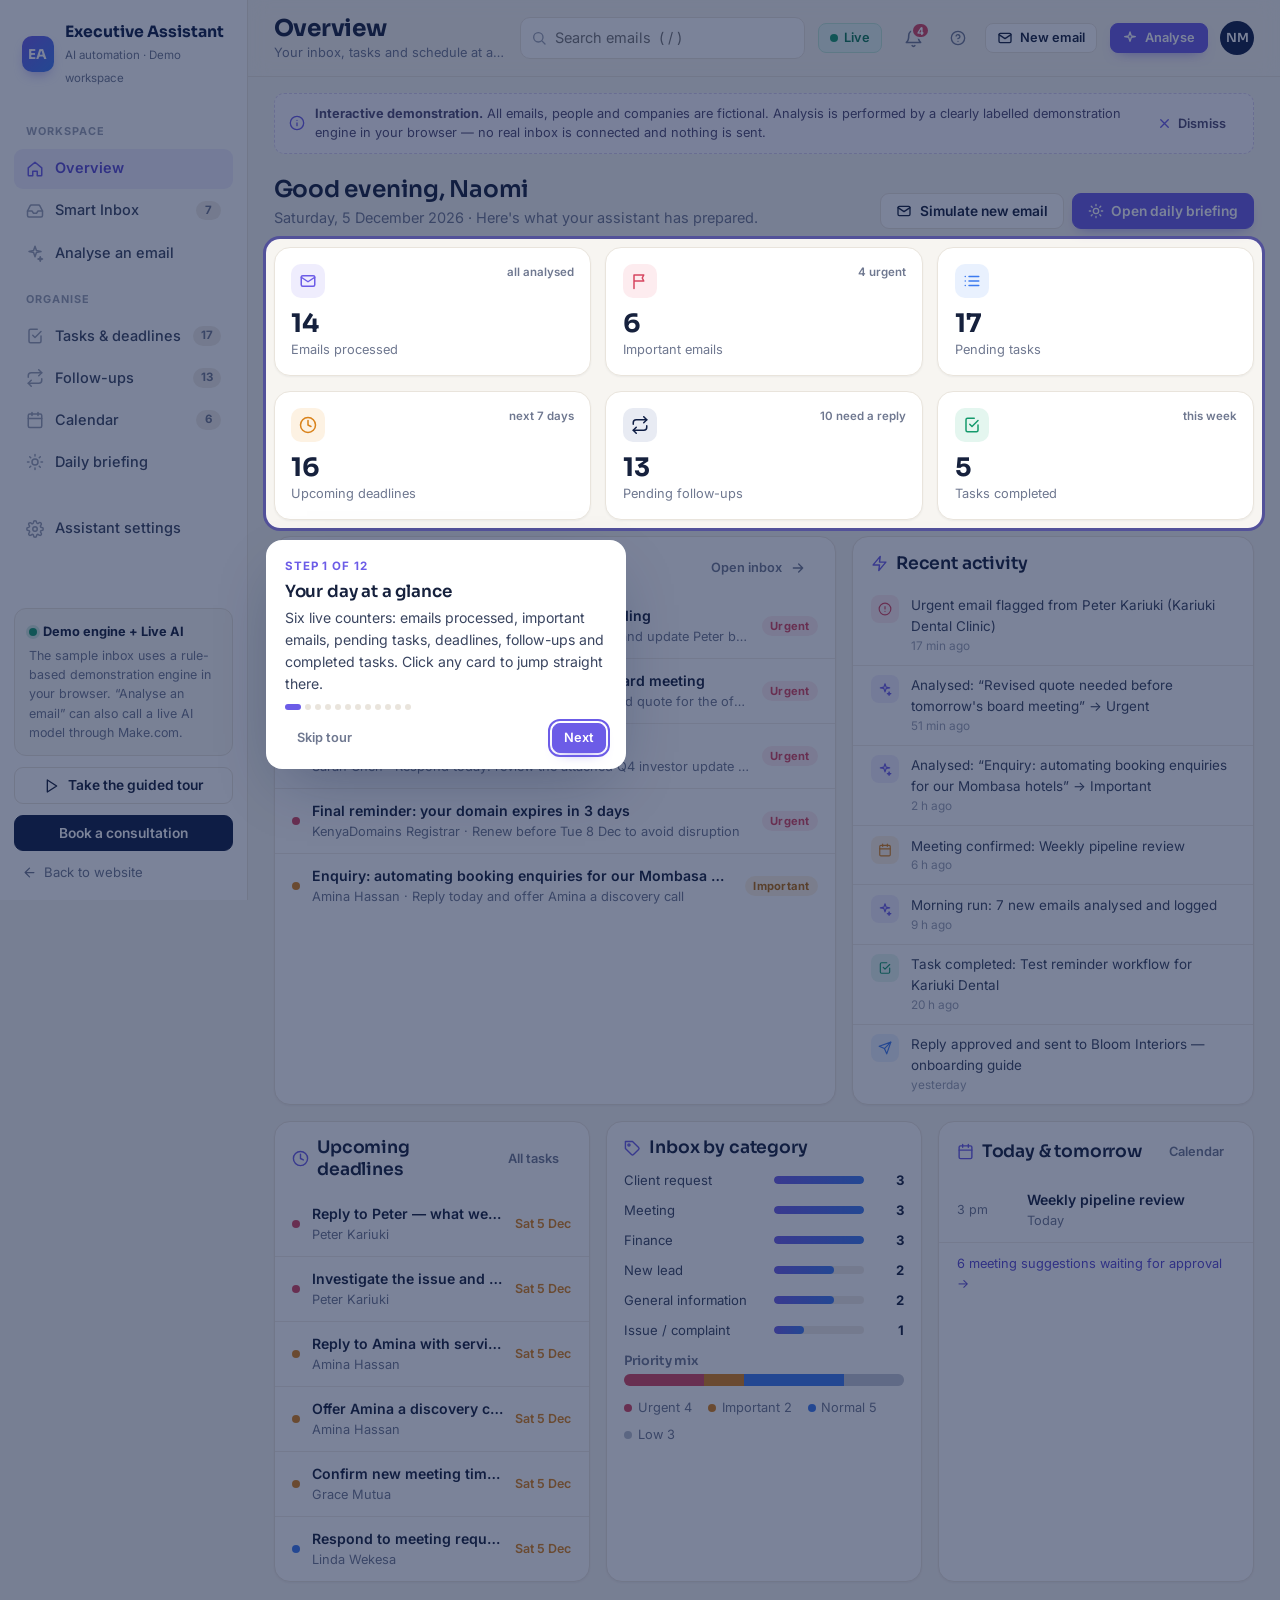
==== commit 4e635500: "Make Dismiss buttons work and respond - Fix demo notice Dismiss (a display rule overrode the hidden " ====
--- a/app/index.html
+++ b/app/index.html
@@ -17,7 +17,7 @@
 <link rel="preconnect" href="https://fonts.googleapis.com">
 <link rel="preconnect" href="https://fonts.gstatic.com" crossorigin>
 <link href="https://fonts.googleapis.com/css2?family=Inter:wght@400;500;600;700&family=Sora:wght@600;700&display=swap" rel="stylesheet">
-<link rel="stylesheet" href="app.css">
+<link rel="stylesheet" href="app.css?v=4">
 </head>
 <body>
 <a class="skip" href="#view">Skip to content</a>
@@ -65,7 +65,7 @@
     <div class="demo-note" id="demo-note" role="note">
       <svg viewBox="0 0 24 24" fill="none" stroke="currentColor" stroke-width="2" stroke-linecap="round" aria-hidden="true"><circle cx="12" cy="12" r="10"/><path d="M12 16v-4M12 8h.01"/></svg>
       <span><b>Interactive demonstration.</b> All emails, people and companies are fictional. Analysis is performed by a clearly labelled demonstration engine in your browser — no real inbox is connected and nothing is sent.</span>
-      <button class="btn btn--ghost btn--xs" id="note-close" type="button">Dismiss</button>
+      <button class="note-close" id="note-close" type="button" aria-controls="demo-note" aria-label="Dismiss demo notice" title="Dismiss"><svg viewBox="0 0 24 24" fill="none" stroke="currentColor" stroke-width="2.2" stroke-linecap="round" aria-hidden="true"><path d="M18 6L6 18M6 6l12 12"/></svg><span>Dismiss</span></button>
     </div>
 
     <main class="view" id="view" tabindex="-1" aria-live="polite"></main>
@@ -74,9 +74,9 @@
 <div class="modal" id="modal" hidden></div>
 <div class="toasts" id="toasts" aria-live="polite"></div>
 <noscript><p style="padding:2rem;text-align:center">This interactive demo needs JavaScript enabled.</p></noscript>
-<script src="config.js"></script>
-<script src="data.js"></script>
-<script src="engine.js"></script>
-<script src="app.js"></script>
+<script src="config.js?v=4"></script>
+<script src="data.js?v=4"></script>
+<script src="engine.js?v=4"></script>
+<script src="app.js?v=4"></script>
 </body>
 </html>
--- a/app/app.css
+++ b/app/app.css
@@ -466,3 +466,29 @@
 .tour-dots span { width: 6px; height: 6px; border-radius: 50%; background: var(--line); }
 .tour-dots span.on { background: var(--purple); width: 16px; border-radius: 99px; }
 body.touring .toasts { display: none; }
+
+/* ---------- Dismiss controls ---------- */
+[hidden] { display: none !important; }
+.note-close { display: inline-flex; align-items: center; justify-content: center; gap: .35rem; min-height: 36px; padding: .35rem .75rem; border-radius: 9px; border: 1px solid transparent; background: transparent; color: #4f4a72; font: 600 .8rem var(--font); cursor: pointer; flex: none; transition: background .15s, border-color .15s, color .15s, transform .1s; }
+.note-close svg { width: 15px; height: 15px; }
+.note-close:hover { background: #ece8fb; border-color: #d8cfef; color: var(--purple-2); }
+.note-close:active { transform: scale(.95); }
+.note-close:disabled { opacity: .6; cursor: default; }
+.demo-note { overflow: hidden; transition: opacity .25s ease, height .3s ease, margin .3s ease, padding .3s ease, border-width .3s ease; }
+.demo-note.is-leaving { opacity: 0; height: 0 !important; margin-top: 0; margin-bottom: 0; padding-top: 0; padding-bottom: 0; border-width: 0; }
+.demo-note.is-entering { animation: fade .35s ease; }
+@media (max-width: 640px) {
+  .demo-note { align-items: flex-start; padding-right: .4rem; }
+  .note-close span { display: none; }
+  .note-close { min-width: 40px; min-height: 40px; padding: 0; margin: -.35rem -.1rem 0 0; }
+  .note-close svg { width: 18px; height: 18px; }
+}
+.ev.is-leaving, .task.is-leaving, li.is-leaving { opacity: 0; transform: scale(.95); transition: opacity .2s ease, transform .2s ease; }
+.toast { align-items: center; }
+.toast .t-action { margin-left: auto; background: none; border: 0; color: #c9c2ff; font-weight: 700; cursor: pointer; padding: .3rem .4rem; border-radius: 6px; }
+.toast .t-action:hover { background: rgba(255, 255, 255, .1); color: #fff; }
+.toast .t-close { margin-left: .2rem; background: none; border: 0; color: #9aa6cc; cursor: pointer; width: 28px; height: 28px; border-radius: 7px; display: grid; place-items: center; flex: none; padding: 0; }
+.toast span + .t-close { margin-left: auto; }
+.toast .t-close:hover { background: rgba(255, 255, 255, .12); color: #fff; }
+.toast .t-close svg { width: 14px; height: 14px; color: inherit; margin: 0; }
+.toast.is-leaving { opacity: 0; transform: translateY(6px); transition: opacity .2s ease, transform .2s ease; }
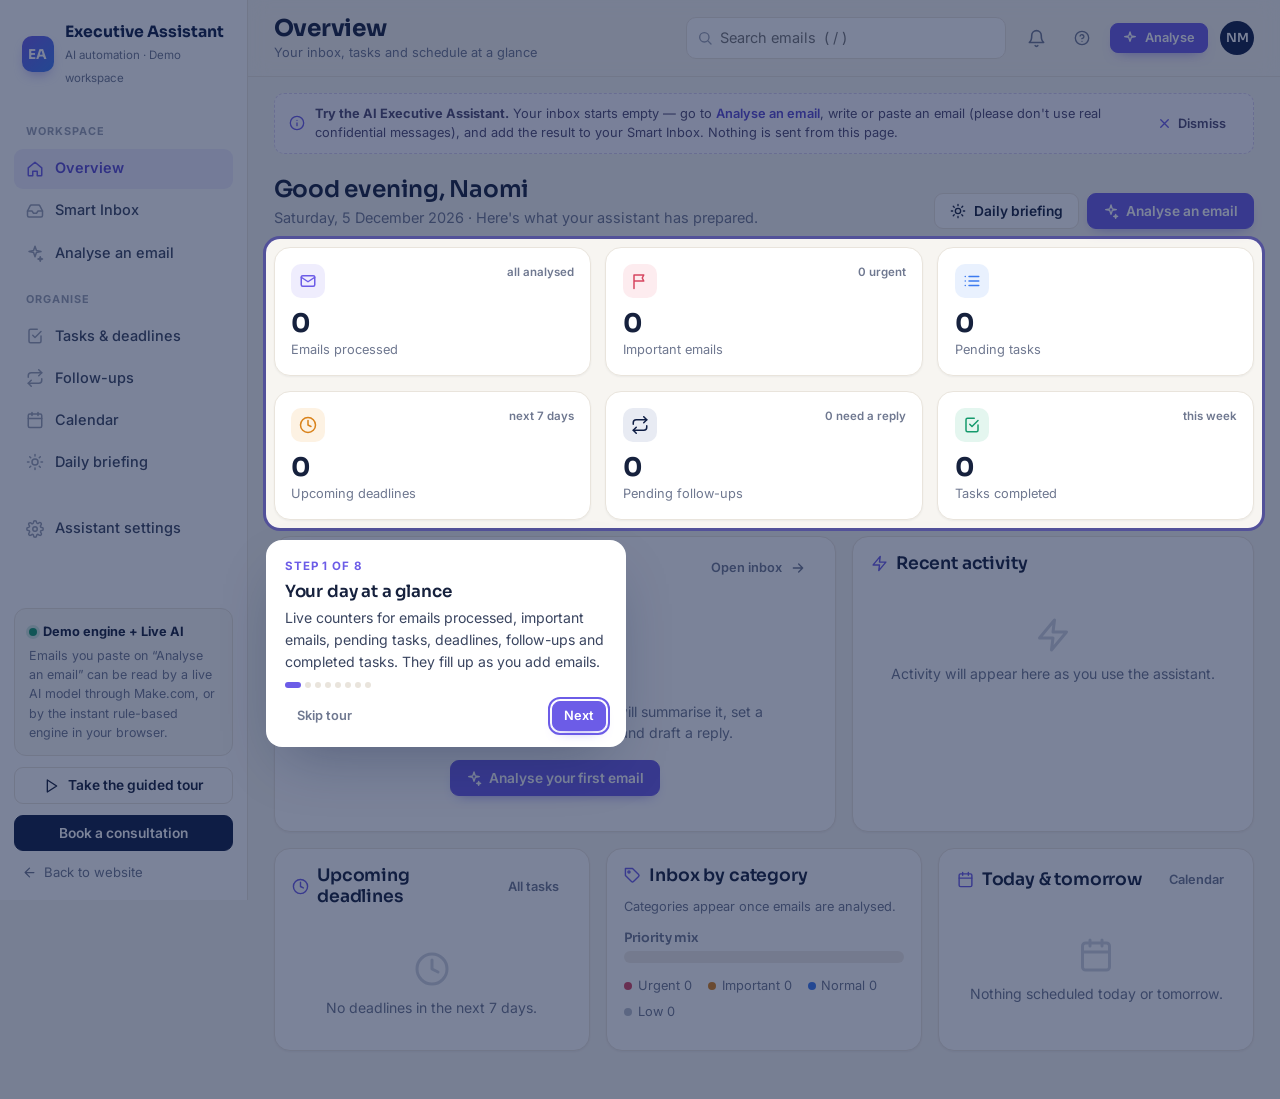
==== commit e812f8f0: "Demo app: remove all sample data Visitors start with an empty inbox, tasks, calendar and follow-ups;" ====
--- a/app/index.html
+++ b/app/index.html
@@ -17,7 +17,7 @@
 <link rel="preconnect" href="https://fonts.googleapis.com">
 <link rel="preconnect" href="https://fonts.gstatic.com" crossorigin>
 <link href="https://fonts.googleapis.com/css2?family=Inter:wght@400;500;600;700&family=Sora:wght@600;700&display=swap" rel="stylesheet">
-<link rel="stylesheet" href="app.css?v=4">
+<link rel="stylesheet" href="app.css?v=6">
 </head>
 <body>
 <a class="skip" href="#view">Skip to content</a>
@@ -49,22 +49,18 @@
         <label class="sr-only" for="global-q">Search emails</label>
         <input id="global-q" type="search" placeholder="Search emails  ( / )" autocomplete="off">
       </div>
-      <button class="btn btn--sm live-btn" id="live-btn" type="button" data-act="live" aria-pressed="true"><span class="live-dot" aria-hidden="true"></span><span id="live-label">Live</span></button>
       <div class="bell-wrap">
         <button class="icon-btn bell-btn" id="bell-btn" type="button" data-act="bell" aria-haspopup="true" aria-expanded="false" aria-controls="bell-panel" aria-label="Notifications"><svg viewBox="0 0 24 24" fill="none" stroke="currentColor" stroke-width="2" stroke-linecap="round" stroke-linejoin="round" aria-hidden="true"><path d="M18 8A6 6 0 0 0 6 8c0 7-3 9-3 9h18s-3-2-3-9"/><path d="M13.7 21a2 2 0 0 1-3.4 0"/></svg><span class="bell-n" id="bell-n" hidden>0</span></button>
         <div class="bell-panel" id="bell-panel" hidden></div>
       </div>
       <button class="icon-btn" id="tour-btn" type="button" data-act="tour" aria-label="Take the guided tour" title="Take the guided tour"><svg viewBox="0 0 24 24" fill="none" stroke="currentColor" stroke-width="2" stroke-linecap="round" stroke-linejoin="round" aria-hidden="true"><circle cx="12" cy="12" r="10"/><path d="M9.1 9a3 3 0 0 1 5.8 1c0 2-3 3-3 3M12 17h.01"/></svg></button>
-      <button class="btn btn--sm" id="btn-sim" type="button" title="Simulate a new incoming email">
-        <svg viewBox="0 0 24 24" fill="none" stroke="currentColor" stroke-width="2" stroke-linecap="round" stroke-linejoin="round" aria-hidden="true"><rect x="3" y="5" width="18" height="14" rx="2"/><path d="M3 7l9 6 9-6"/></svg><span>New email</span>
-      </button>
       <a class="btn btn--primary btn--sm" href="#analyze"><svg viewBox="0 0 24 24" fill="none" stroke="currentColor" stroke-width="2" stroke-linecap="round" stroke-linejoin="round" aria-hidden="true"><path d="M12 3l1.9 5.8L20 10l-6.1 1.2L12 17l-1.9-5.8L4 10l6.1-1.2z"/></svg><span>Analyse</span></a>
       <span class="avatar" id="avatar" aria-hidden="true">NM</span>
     </header>
 
     <div class="demo-note" id="demo-note" role="note">
       <svg viewBox="0 0 24 24" fill="none" stroke="currentColor" stroke-width="2" stroke-linecap="round" aria-hidden="true"><circle cx="12" cy="12" r="10"/><path d="M12 16v-4M12 8h.01"/></svg>
-      <span><b>Interactive demonstration.</b> All emails, people and companies are fictional. Analysis is performed by a clearly labelled demonstration engine in your browser — no real inbox is connected and nothing is sent.</span>
+      <span><b>Try the AI Executive Assistant.</b> Your inbox starts empty — go to <a href="#analyze">Analyse an email</a>, write or paste an email (please don't use real confidential messages), and add the result to your Smart Inbox. Nothing is sent from this page.</span>
       <button class="note-close" id="note-close" type="button" aria-controls="demo-note" aria-label="Dismiss demo notice" title="Dismiss"><svg viewBox="0 0 24 24" fill="none" stroke="currentColor" stroke-width="2.2" stroke-linecap="round" aria-hidden="true"><path d="M18 6L6 18M6 6l12 12"/></svg><span>Dismiss</span></button>
     </div>
 
@@ -74,9 +70,8 @@
 <div class="modal" id="modal" hidden></div>
 <div class="toasts" id="toasts" aria-live="polite"></div>
 <noscript><p style="padding:2rem;text-align:center">This interactive demo needs JavaScript enabled.</p></noscript>
-<script src="config.js?v=4"></script>
-<script src="data.js?v=4"></script>
-<script src="engine.js?v=4"></script>
-<script src="app.js?v=4"></script>
+<script src="config.js?v=6"></script>
+<script src="engine.js?v=6"></script>
+<script src="app.js?v=6"></script>
 </body>
 </html>
--- a/app/app.css
+++ b/app/app.css
@@ -492,3 +492,8 @@
 .toast .t-close:hover { background: rgba(255, 255, 255, .12); color: #fff; }
 .toast .t-close svg { width: 14px; height: 14px; color: inherit; margin: 0; }
 .toast.is-leaving { opacity: 0; transform: translateY(6px); transition: opacity .2s ease, transform .2s ease; }
+.empty.start { padding: 2.2rem 1.2rem; }
+.empty.start svg { color: var(--purple); width: 40px; height: 40px; }
+.empty.start p { max-width: 420px; margin: 0 auto 1rem; }
+.demo-note a { font-weight: 600; }
+.empty .btn svg { width: 16px; height: 16px; margin: 0; color: inherit; }
